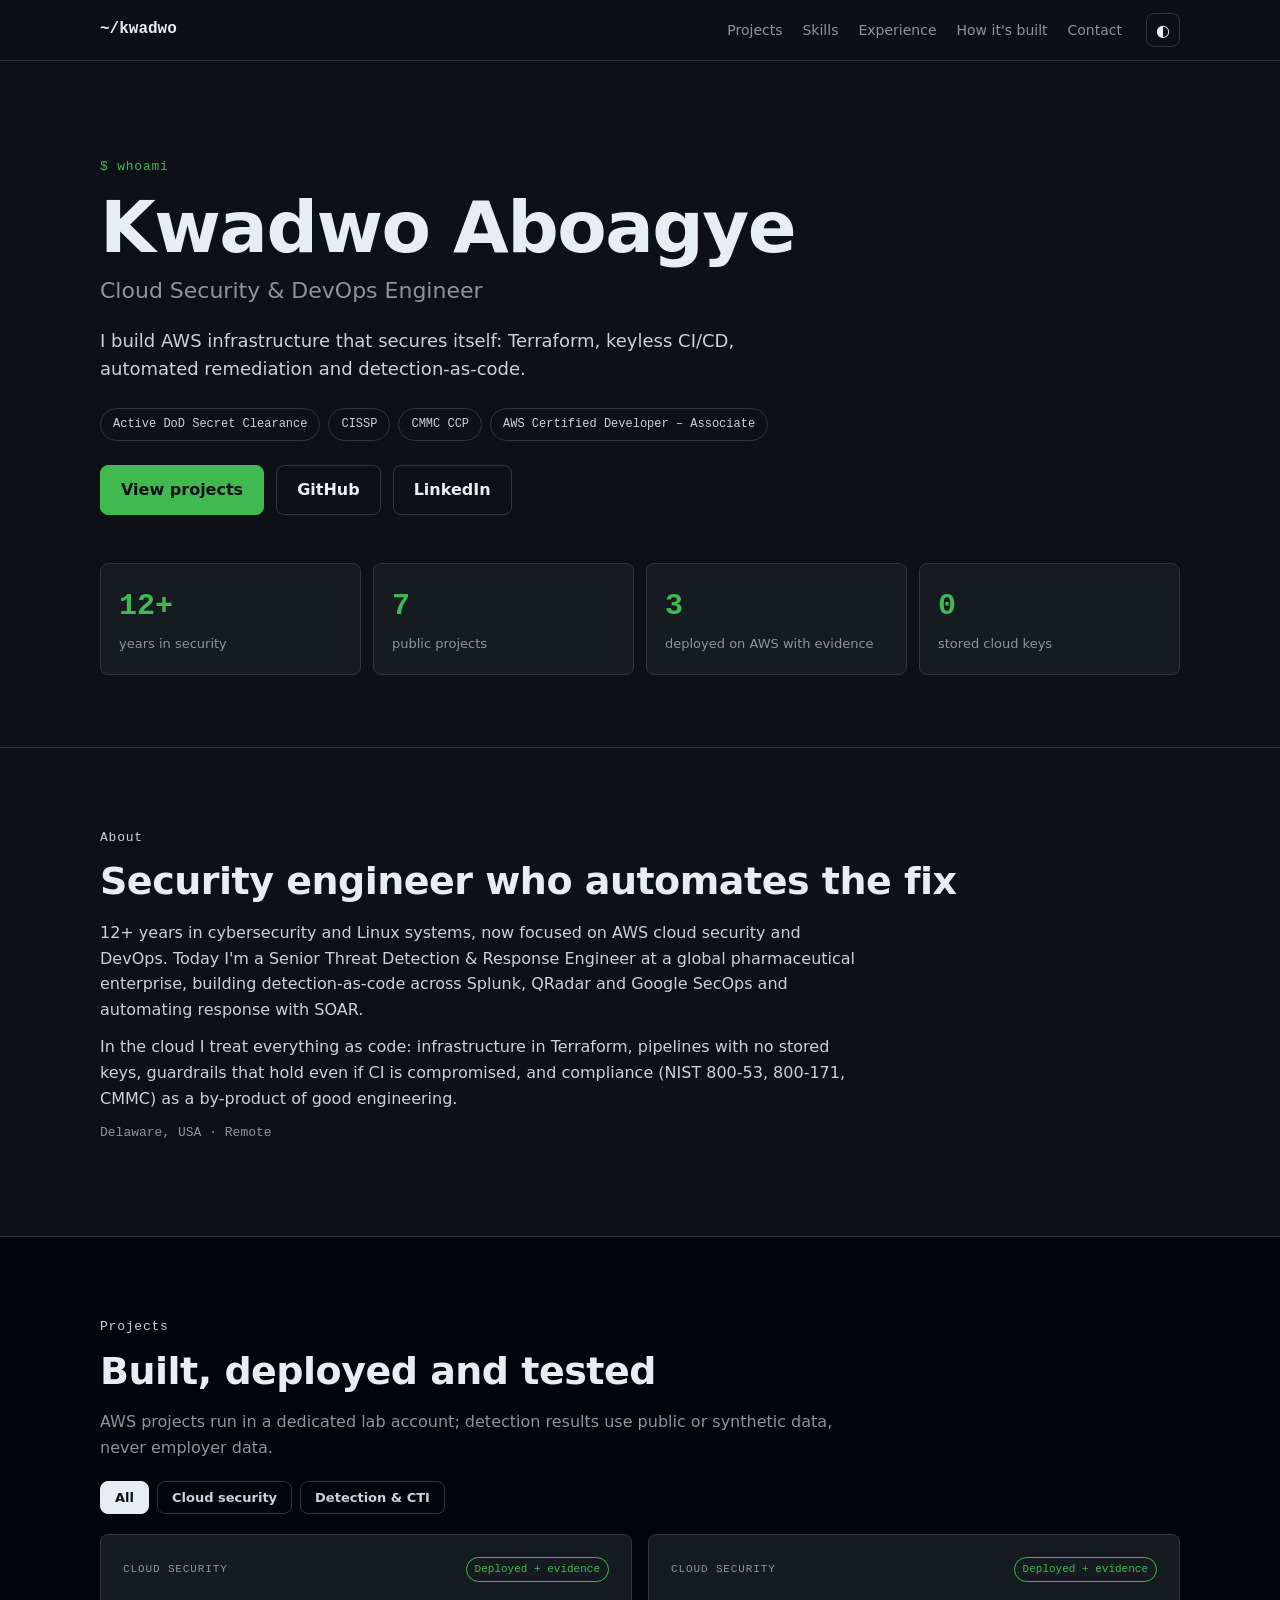
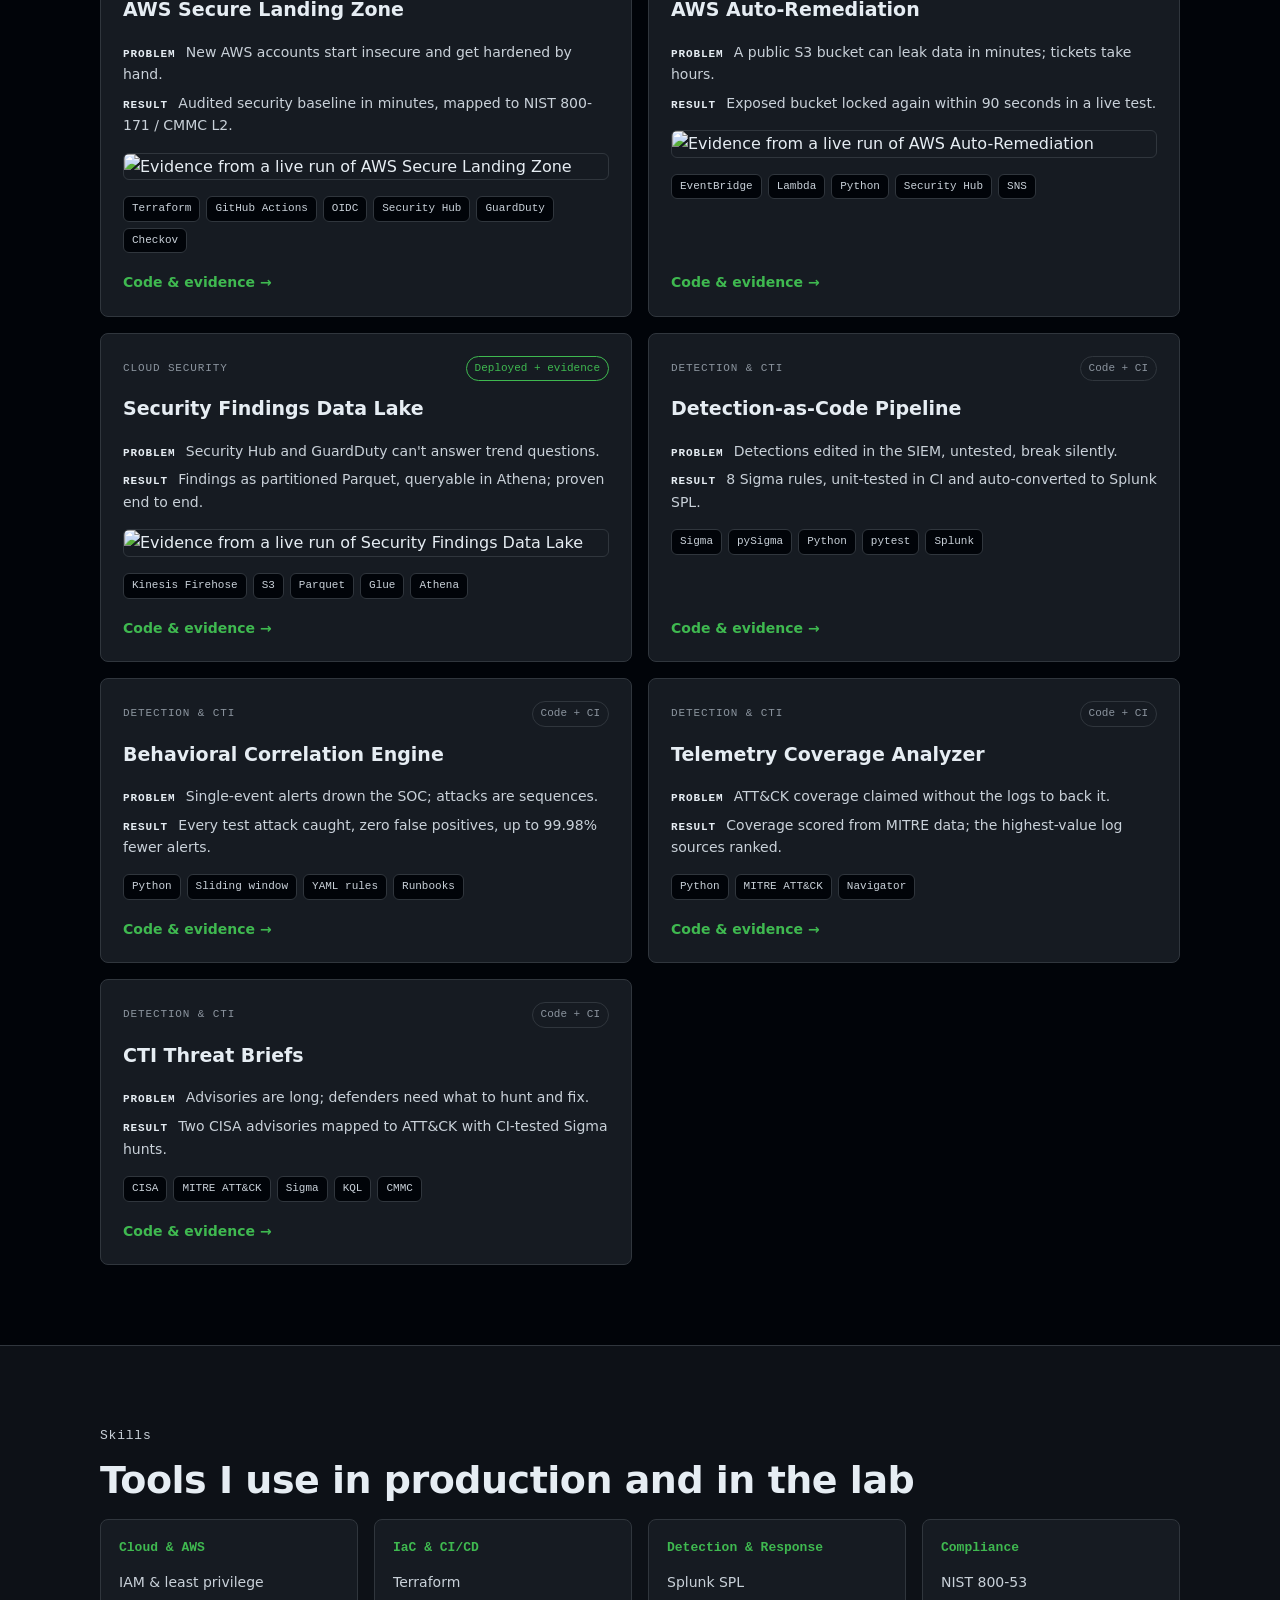
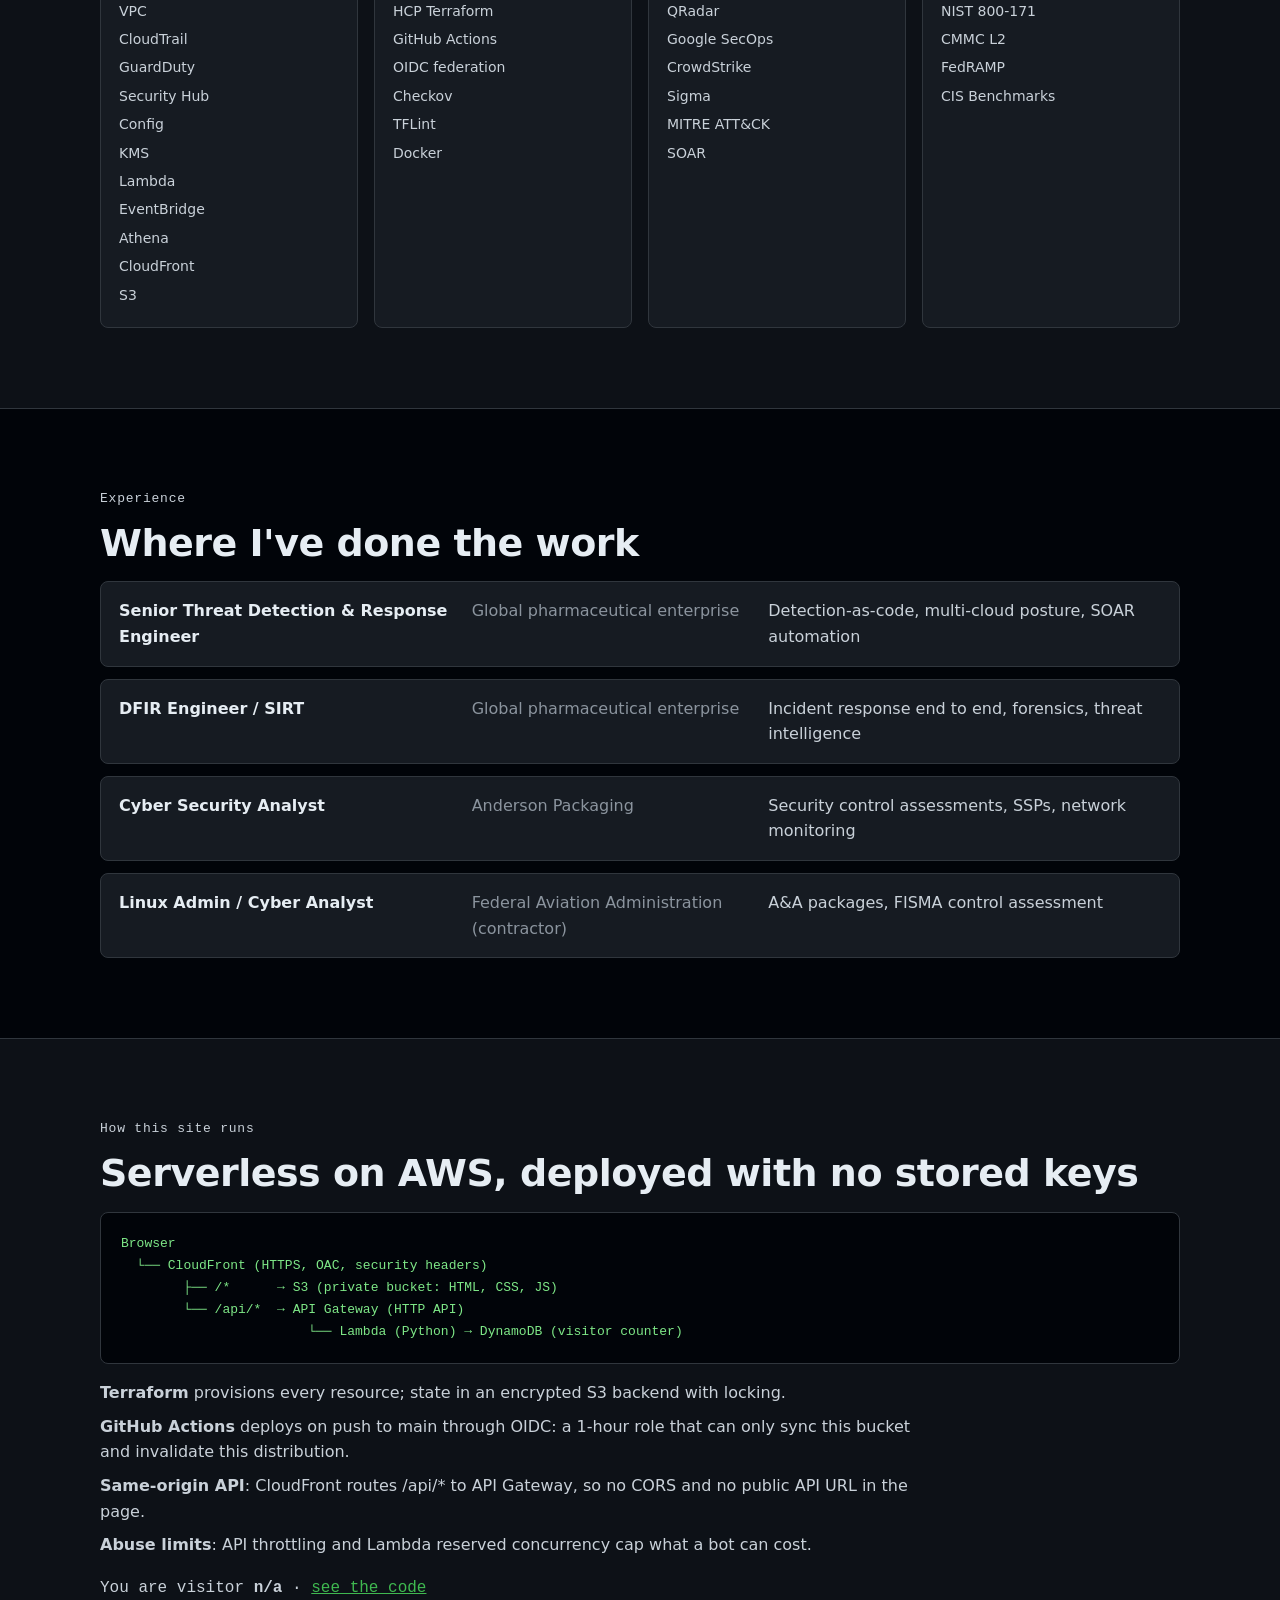
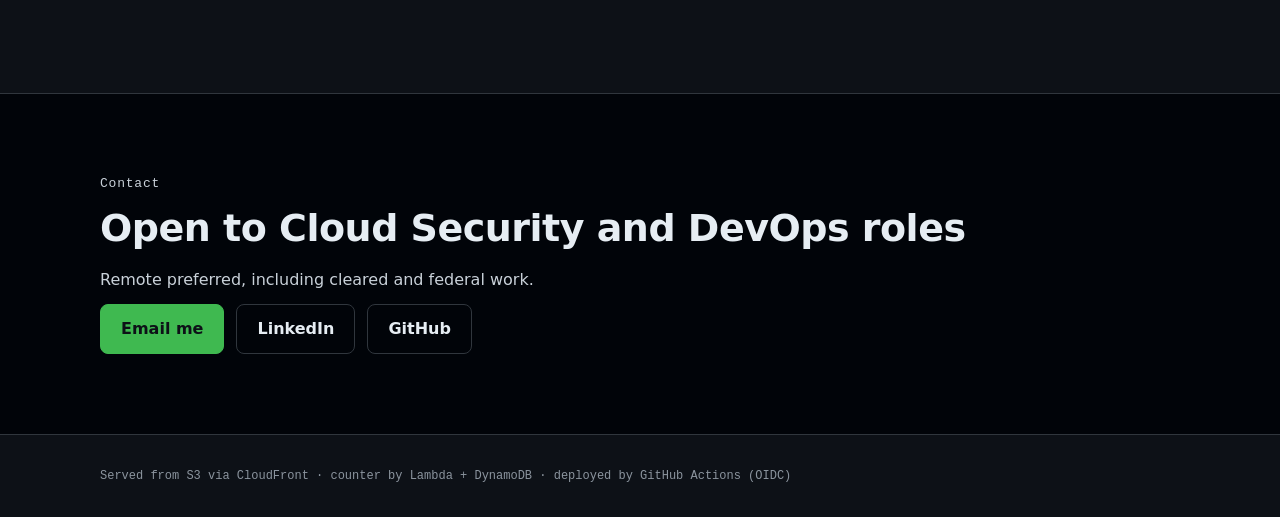
==== site/index.html @ f5b7a046 "Initial commit" ====
<!doctype html><html lang="en" data-theme="dark"><head>
<meta charset="utf-8"><meta name="viewport" content="width=device-width,initial-scale=1">
<title>Kwadwo Aboagye | DevOps Cloud Portfolio</title>
<meta name="description" content="I build AWS infrastructure that secures itself: Terraform, keyless CI/CD, automated remediation and detection-as-code.">
<link rel="icon" href="data:image/svg+xml,%3Csvg xmlns='http://www.w3.org/2000/svg' viewBox='0 0 32 32'%3E%3Crect width='32' height='32' rx='6' fill='%230d1117'/%3E%3Ctext x='16' y='22' font-size='16' text-anchor='middle' fill='%233fb950' font-family='monospace'%3EKA%3C/text%3E%3C/svg%3E">
<link rel="stylesheet" href="assets/site.css">
</head><body>
<header class="nav"><div class="wrap nav-in">
<a class="logo" href="#top">~/kwadwo</a>
<nav><a href="#projects">Projects</a><a href="#skills">Skills</a><a href="#experience">Experience</a><a href="#built">How it's built</a><a href="#contact">Contact</a></nav><button id="theme" aria-label="Toggle dark and light mode">◐</button>
</div></header>
<main id="top">
<section class="hero"><div class="wrap">
<p class="eyebrow">$ whoami</p>
<h1>Kwadwo Aboagye</h1>
<p class="role">Cloud Security &amp; DevOps Engineer</p>
<p class="lead">I build AWS infrastructure that secures itself: Terraform, keyless CI/CD, automated remediation and detection-as-code.</p>
<div class="creds"><span class="cred">Active DoD Secret Clearance</span><span class="cred">CISSP</span><span class="cred">CMMC CCP</span><span class="cred">AWS Certified Developer – Associate</span></div>
<div class="cta"><a class="btn" href="#projects">View projects</a><a class="btn ghost" href="https://github.com/mk7git-hub" target="_blank" rel="noopener">GitHub</a><a class="btn ghost" href="https://www.linkedin.com/in/kwadwo-tech/" target="_blank" rel="noopener">LinkedIn</a></div>
<div class="stats"><div class="stat"><b>12+</b><span>years in security</span></div><div class="stat"><b>7</b><span>public projects</span></div><div class="stat"><b>3</b><span>deployed on AWS with evidence</span></div><div class="stat"><b>0</b><span>stored cloud keys</span></div></div>
</div></section>
<section id="about" class="sec"><div class="wrap"><p class="eyebrow">About</p><h2>Security engineer who automates the fix</h2><p>12+ years in cybersecurity and Linux systems, now focused on AWS cloud security and DevOps. Today I&#x27;m a Senior Threat Detection &amp; Response Engineer at a global pharmaceutical enterprise, building detection-as-code across Splunk, QRadar and Google SecOps and automating response with SOAR.</p><p>In the cloud I treat everything as code: infrastructure in Terraform, pipelines with no stored keys, guardrails that hold even if CI is compromised, and compliance (NIST 800-53, 800-171, CMMC) as a by-product of good engineering.</p><p class="loc">Delaware, USA · Remote</p></div></section>
<section id="projects" class="sec alt"><div class="wrap">
<p class="eyebrow">Projects</p><h2>Built, deployed and tested</h2>
<p class="sub">AWS projects run in a dedicated lab account; detection results use public or synthetic data, never employer data.</p>
<div class="filter" role="group" aria-label="Filter projects"><button class="on" data-f="all">All</button><button data-f="cloud">Cloud security</button><button data-f="detect">Detection &amp; CTI</button></div>
<div class="grid">
<article class="card" data-cat="cloud">
  <div class="card-top"><span class="cat">Cloud security</span><span class="badge live">Deployed + evidence</span></div>
  <h3>AWS Secure Landing Zone</h3>
  <p><b>Problem</b> New AWS accounts start insecure and get hardened by hand.</p>
  <p><b>Result</b> Audited security baseline in minutes, mapped to NIST 800-171 / CMMC L2.</p>
  <img loading="lazy" src="https://raw.githubusercontent.com/mk7git-hub/aws-secure-landing-zone/main/docs/img/pipeline.png" alt="Evidence from a live run of AWS Secure Landing Zone">
  <div class="tags"><span class="tag">Terraform</span><span class="tag">GitHub Actions</span><span class="tag">OIDC</span><span class="tag">Security Hub</span><span class="tag">GuardDuty</span><span class="tag">Checkov</span></div>
  <a class="more" href="https://github.com/mk7git-hub/aws-secure-landing-zone" target="_blank" rel="noopener">Code &amp; evidence &rarr;</a>
</article>
<article class="card" data-cat="cloud">
  <div class="card-top"><span class="cat">Cloud security</span><span class="badge live">Deployed + evidence</span></div>
  <h3>AWS Auto-Remediation</h3>
  <p><b>Problem</b> A public S3 bucket can leak data in minutes; tickets take hours.</p>
  <p><b>Result</b> Exposed bucket locked again within 90 seconds in a live test.</p>
  <img loading="lazy" src="https://raw.githubusercontent.com/mk7git-hub/aws-auto-remediation/main/docs/img/demo.png" alt="Evidence from a live run of AWS Auto-Remediation">
  <div class="tags"><span class="tag">EventBridge</span><span class="tag">Lambda</span><span class="tag">Python</span><span class="tag">Security Hub</span><span class="tag">SNS</span></div>
  <a class="more" href="https://github.com/mk7git-hub/aws-auto-remediation" target="_blank" rel="noopener">Code &amp; evidence &rarr;</a>
</article>
<article class="card" data-cat="cloud">
  <div class="card-top"><span class="cat">Cloud security</span><span class="badge live">Deployed + evidence</span></div>
  <h3>Security Findings Data Lake</h3>
  <p><b>Problem</b> Security Hub and GuardDuty can&#x27;t answer trend questions.</p>
  <p><b>Result</b> Findings as partitioned Parquet, queryable in Athena; proven end to end.</p>
  <img loading="lazy" src="https://raw.githubusercontent.com/mk7git-hub/security-findings-data-lake/main/docs/img/athena.png" alt="Evidence from a live run of Security Findings Data Lake">
  <div class="tags"><span class="tag">Kinesis Firehose</span><span class="tag">S3</span><span class="tag">Parquet</span><span class="tag">Glue</span><span class="tag">Athena</span></div>
  <a class="more" href="https://github.com/mk7git-hub/security-findings-data-lake" target="_blank" rel="noopener">Code &amp; evidence &rarr;</a>
</article>
<article class="card" data-cat="detect">
  <div class="card-top"><span class="cat">Detection & CTI</span><span class="badge">Code + CI</span></div>
  <h3>Detection-as-Code Pipeline</h3>
  <p><b>Problem</b> Detections edited in the SIEM, untested, break silently.</p>
  <p><b>Result</b> 8 Sigma rules, unit-tested in CI and auto-converted to Splunk SPL.</p>
  
  <div class="tags"><span class="tag">Sigma</span><span class="tag">pySigma</span><span class="tag">Python</span><span class="tag">pytest</span><span class="tag">Splunk</span></div>
  <a class="more" href="https://github.com/mk7git-hub/detection-as-code-pipeline" target="_blank" rel="noopener">Code &amp; evidence &rarr;</a>
</article>
<article class="card" data-cat="detect">
  <div class="card-top"><span class="cat">Detection & CTI</span><span class="badge">Code + CI</span></div>
  <h3>Behavioral Correlation Engine</h3>
  <p><b>Problem</b> Single-event alerts drown the SOC; attacks are sequences.</p>
  <p><b>Result</b> Every test attack caught, zero false positives, up to 99.98% fewer alerts.</p>
  
  <div class="tags"><span class="tag">Python</span><span class="tag">Sliding window</span><span class="tag">YAML rules</span><span class="tag">Runbooks</span></div>
  <a class="more" href="https://github.com/mk7git-hub/behavioral-correlation-engine" target="_blank" rel="noopener">Code &amp; evidence &rarr;</a>
</article>
<article class="card" data-cat="detect">
  <div class="card-top"><span class="cat">Detection & CTI</span><span class="badge">Code + CI</span></div>
  <h3>Telemetry Coverage Analyzer</h3>
  <p><b>Problem</b> ATT&amp;CK coverage claimed without the logs to back it.</p>
  <p><b>Result</b> Coverage scored from MITRE data; the highest-value log sources ranked.</p>
  
  <div class="tags"><span class="tag">Python</span><span class="tag">MITRE ATT&amp;CK</span><span class="tag">Navigator</span></div>
  <a class="more" href="https://github.com/mk7git-hub/telemetry-coverage-analyzer" target="_blank" rel="noopener">Code &amp; evidence &rarr;</a>
</article>
<article class="card" data-cat="detect">
  <div class="card-top"><span class="cat">Detection & CTI</span><span class="badge">Code + CI</span></div>
  <h3>CTI Threat Briefs</h3>
  <p><b>Problem</b> Advisories are long; defenders need what to hunt and fix.</p>
  <p><b>Result</b> Two CISA advisories mapped to ATT&amp;CK with CI-tested Sigma hunts.</p>
  
  <div class="tags"><span class="tag">CISA</span><span class="tag">MITRE ATT&amp;CK</span><span class="tag">Sigma</span><span class="tag">KQL</span><span class="tag">CMMC</span></div>
  <a class="more" href="https://github.com/mk7git-hub/cti-threat-briefs" target="_blank" rel="noopener">Code &amp; evidence &rarr;</a>
</article>
</div></div></section>
<section id="skills" class="sec"><div class="wrap"><p class="eyebrow">Skills</p><h2>Tools I use in production and in the lab</h2><div class="skills"><div class="skill"><h4>Cloud &amp; AWS</h4><ul><li>IAM &amp; least privilege</li><li>VPC</li><li>CloudTrail</li><li>GuardDuty</li><li>Security Hub</li><li>Config</li><li>KMS</li><li>Lambda</li><li>EventBridge</li><li>Athena</li><li>CloudFront</li><li>S3</li></ul></div><div class="skill"><h4>IaC &amp; CI/CD</h4><ul><li>Terraform</li><li>HCP Terraform</li><li>GitHub Actions</li><li>OIDC federation</li><li>Checkov</li><li>TFLint</li><li>Docker</li></ul></div><div class="skill"><h4>Detection &amp; Response</h4><ul><li>Splunk SPL</li><li>QRadar</li><li>Google SecOps</li><li>CrowdStrike</li><li>Sigma</li><li>MITRE ATT&amp;CK</li><li>SOAR</li></ul></div><div class="skill"><h4>Compliance</h4><ul><li>NIST 800-53</li><li>NIST 800-171</li><li>CMMC L2</li><li>FedRAMP</li><li>CIS Benchmarks</li></ul></div></div></div></section>
<section id="experience" class="sec alt"><div class="wrap"><p class="eyebrow">Experience</p><h2>Where I've done the work</h2><ul class="exp"><li><b>Senior Threat Detection &amp; Response Engineer</b><span>Global pharmaceutical enterprise</span><em>Detection-as-code, multi-cloud posture, SOAR automation</em></li><li><b>DFIR Engineer / SIRT</b><span>Global pharmaceutical enterprise</span><em>Incident response end to end, forensics, threat intelligence</em></li><li><b>Cyber Security Analyst</b><span>Anderson Packaging</span><em>Security control assessments, SSPs, network monitoring</em></li><li><b>Linux Admin / Cyber Analyst</b><span>Federal Aviation Administration (contractor)</span><em>A&amp;A packages, FISMA control assessment</em></li></ul></div></section>
<section id="built" class="sec"><div class="wrap">
<p class="eyebrow">How this site runs</p><h2>Serverless on AWS, deployed with no stored keys</h2>
<pre class="arch">Browser
  └── CloudFront (HTTPS, OAC, security headers)
        ├── /*      → S3 (private bucket: HTML, CSS, JS)
        └── /api/*  → API Gateway (HTTP API)
                        └── Lambda (Python) → DynamoDB (visitor counter)</pre>
<ul class="facts">
<li><b>Terraform</b> provisions every resource; state in an encrypted S3 backend with locking.</li>
<li><b>GitHub Actions</b> deploys on push to main through OIDC: a 1-hour role that can only sync this bucket and invalidate this distribution.</li>
<li><b>Same-origin API</b>: CloudFront routes /api/* to API Gateway, so no CORS and no public API URL in the page.</li>
<li><b>Abuse limits</b>: API throttling and Lambda reserved concurrency cap what a bot can cost.</li>
</ul>
<p class="counter">You are visitor <b id="visits">…</b> · <a href="https://github.com/mk7git-hub/devops-cloud-portfolio" target="_blank" rel="noopener">see the code</a></p>
</div></section>
<section id="contact" class="sec alt"><div class="wrap"><p class="eyebrow">Contact</p><h2>Open to Cloud Security and DevOps roles</h2>
<p>Remote preferred, including cleared and federal work.</p>
<div class="cta"><a class="btn" href="mailto:kwadwo.kaboagye@gmail.com">Email me</a><a class="btn ghost" href="https://www.linkedin.com/in/kwadwo-tech/" target="_blank" rel="noopener">LinkedIn</a><a class="btn ghost" href="https://github.com/mk7git-hub" target="_blank" rel="noopener">GitHub</a></div>
</div></section>
</main>
<footer class="foot"><div class="wrap">Served from S3 via CloudFront · counter by Lambda + DynamoDB · deployed by GitHub Actions (OIDC)</div></footer>
<script src="assets/app.js"></script>
</body></html>
---- site/assets/site.css ----
*{box-sizing:border-box;margin:0;padding:0}
html{scroll-behavior:smooth}
body{background:var(--bg);color:var(--text);font-family:var(--font);line-height:1.6;-webkit-font-smoothing:antialiased}
a{color:var(--accent)}
.wrap{max-width:1120px;margin:0 auto;padding:0 20px}
.nav{position:sticky;top:0;z-index:10;background:var(--nav);backdrop-filter:blur(10px);border-bottom:1px solid var(--line)}
.nav-in{display:flex;align-items:center;gap:24px;height:60px}
.logo{font-family:var(--mono);font-weight:700;color:var(--text);text-decoration:none}
.nav nav{display:flex;gap:20px;margin-left:auto}
.nav nav a{color:var(--muted);text-decoration:none;font-size:14px}
.nav nav a:hover{color:var(--text)}
#theme{background:none;border:1px solid var(--line);color:var(--text);border-radius:8px;width:34px;height:34px;cursor:pointer;font-size:16px}
.hero{padding:96px 0 72px}
.eyebrow{font-family:var(--mono);font-size:13px;color:var(--accent);letter-spacing:.06em;margin-bottom:12px}
h1{font-size:clamp(40px,7vw,72px);line-height:1.05;letter-spacing:-1.5px}
h2{font-size:clamp(26px,4vw,38px);line-height:1.15;letter-spacing:-.5px;margin-bottom:16px}
h3{font-size:19px;margin:6px 0 10px}
.role{font-size:22px;color:var(--muted);margin:8px 0 18px}
.lead{font-size:18px;max-width:680px;color:var(--text2)}
.creds{display:flex;flex-wrap:wrap;gap:8px;margin:24px 0}
.cred{font-family:var(--mono);font-size:12px;padding:6px 12px;border:1px solid var(--line);border-radius:999px;color:var(--text2)}
.cta{display:flex;flex-wrap:wrap;gap:12px;margin-top:8px}
.btn{display:inline-block;padding:11px 20px;border-radius:var(--radius);background:var(--accent);color:var(--on-accent);font-weight:600;text-decoration:none;border:1px solid var(--accent)}
.btn.ghost{background:transparent;color:var(--text);border-color:var(--line)}
.stats{display:grid;grid-template-columns:repeat(4,1fr);gap:12px;margin-top:48px}
.stat{border:1px solid var(--line);border-radius:var(--radius);padding:18px;background:var(--card)}
.stat b{display:block;font-size:30px;font-family:var(--mono);color:var(--accent)}
.stat span{font-size:13px;color:var(--muted)}
.sec{padding:80px 0;border-top:1px solid var(--line)}
.sec.alt{background:var(--bg2)}
.sec p{max-width:760px;margin-bottom:12px;color:var(--text2)}
.sub{color:var(--muted)!important}
.loc{color:var(--muted)!important;font-family:var(--mono);font-size:13px}
.filter{display:flex;flex-wrap:wrap;gap:8px;margin:20px 0}
.filter button{font:600 13px var(--font);padding:8px 14px;border-radius:var(--radius);border:1px solid var(--line);background:transparent;color:var(--text2);cursor:pointer}
.filter button.on{background:var(--text);color:var(--bg);border-color:var(--text)}
.grid{display:grid;grid-template-columns:repeat(2,minmax(0,1fr));gap:16px}
.card{background:var(--card);border:1px solid var(--line);border-radius:var(--radius);padding:22px;display:flex;flex-direction:column;gap:6px;min-width:0}
.card[hidden]{display:none}
.card:hover{border-color:var(--accent)}
.card p{font-size:14px;margin:0}
.card p b{font-family:var(--mono);font-size:11px;letter-spacing:.08em;text-transform:uppercase;color:var(--text);margin-right:6px}
.card img{width:100%;height:auto;border-radius:6px;border:1px solid var(--line);margin-top:10px}
.card-top{display:flex;justify-content:space-between;gap:8px;align-items:center}
.cat{font-family:var(--mono);font-size:11px;color:var(--muted);text-transform:uppercase;letter-spacing:.08em}
.badge{font-family:var(--mono);font-size:11px;padding:3px 8px;border-radius:999px;border:1px solid var(--line);color:var(--muted)}
.badge.live{color:var(--ok);border-color:var(--ok)}
.tags{display:flex;flex-wrap:wrap;gap:6px;margin-top:10px}
.tag{font-family:var(--mono);font-size:11px;padding:3px 8px;border-radius:6px;background:var(--bg2);color:var(--text2);border:1px solid var(--line)}
.more{margin-top:auto;padding-top:12px;font-weight:600;font-size:14px;text-decoration:none}
.skills{display:grid;grid-template-columns:repeat(4,minmax(0,1fr));gap:16px}
.skill{border:1px solid var(--line);border-radius:var(--radius);padding:18px;background:var(--card)}
.skill h4{font-family:var(--mono);font-size:13px;color:var(--accent);margin-bottom:10px}
.skill ul{list-style:none}.skill li{font-size:14px;padding:3px 0;color:var(--text2)}
.exp{list-style:none;display:grid;gap:12px}
.exp li{display:grid;grid-template-columns:1.2fr 1fr 1.4fr;gap:16px;padding:16px 18px;border:1px solid var(--line);border-radius:var(--radius);background:var(--card)}
.exp span{color:var(--muted)}.exp em{font-style:normal;color:var(--text2)}
.arch{font-family:var(--mono);font-size:13px;line-height:1.7;background:var(--code);color:var(--codetext);border:1px solid var(--line);border-radius:var(--radius);padding:20px;overflow-x:auto;margin:16px 0}
.facts{list-style:none;display:grid;gap:8px;max-width:820px}.facts li{color:var(--text2)}
.counter{font-family:var(--mono);margin-top:18px}
.cost{border-collapse:collapse;width:100%;max-width:560px;margin:8px 0 12px;font-size:14px}
.cost th,.cost td{text-align:left;padding:8px 12px;border-bottom:1px solid var(--line)}
.cost th{font-family:var(--mono);font-size:12px;color:var(--muted)}
.note{font-size:13px;color:var(--muted)!important}
.foot{padding:32px 0;border-top:1px solid var(--line);font-family:var(--mono);font-size:12px;color:var(--muted)}
@media(max-width:820px){.nav nav{display:none}#theme{margin-left:auto}.grid,.skills{grid-template-columns:1fr}.stats{grid-template-columns:1fr 1fr}.exp li{grid-template-columns:1fr;gap:4px}.hero{padding:64px 0 48px}}
:root,[data-theme="dark"]{--bg:#0d1117;--bg2:#010409;--card:#161b22;--line:#30363d;--text:#e6edf3;--text2:#c9d1d9;--muted:#8b949e;--accent:#3fb950;--on-accent:#0d1117;--ok:#3fb950;--nav:rgba(13,17,23,.85);--code:#010409;--codetext:#7ee787;--radius:8px;--font:"Inter",system-ui,-apple-system,"Segoe UI",sans-serif;--mono:"JetBrains Mono",ui-monospace,"Cascadia Code",monospace}
[data-theme="light"]{--bg:#ffffff;--bg2:#f6f8fa;--card:#ffffff;--line:#d0d7de;--text:#1f2328;--text2:#424a53;--muted:#656d76;--accent:#1a7f37;--on-accent:#ffffff;--ok:#1a7f37;--nav:rgba(255,255,255,.85);--code:#f6f8fa;--codetext:#1a7f37}
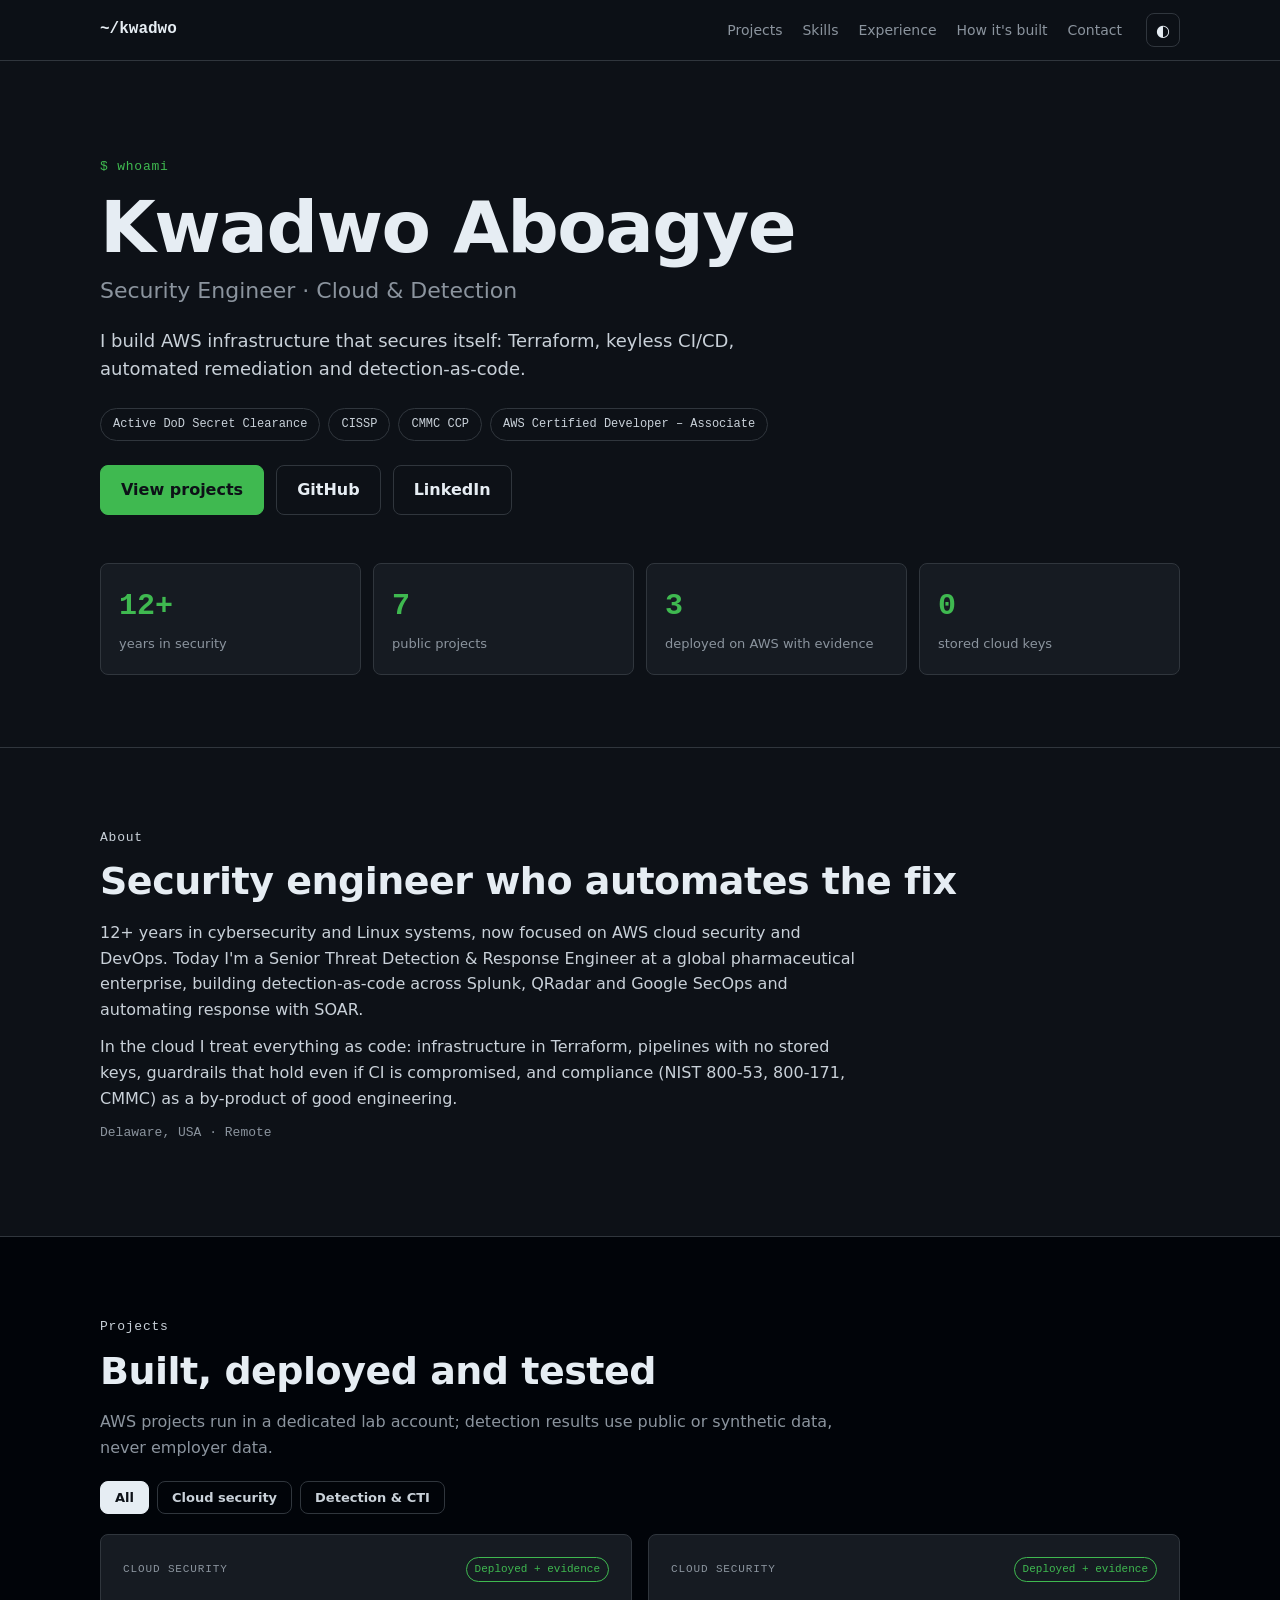
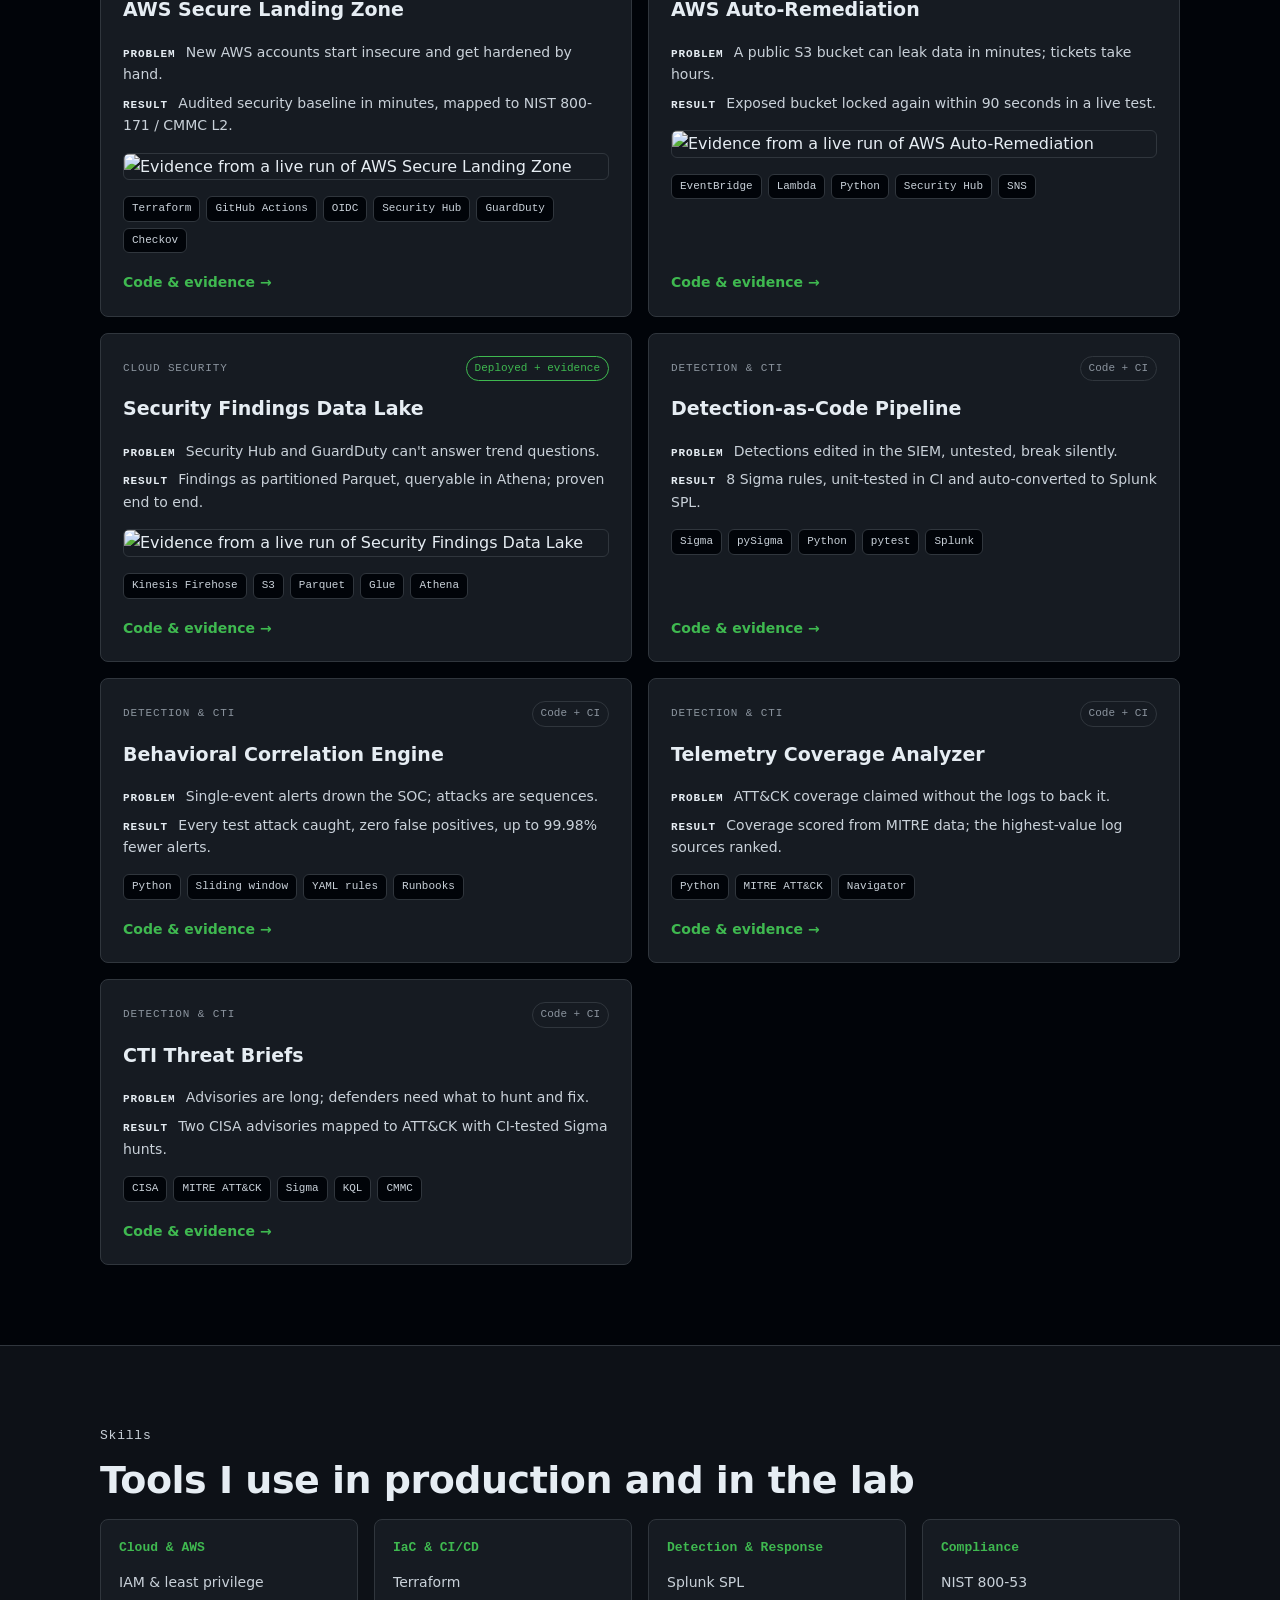
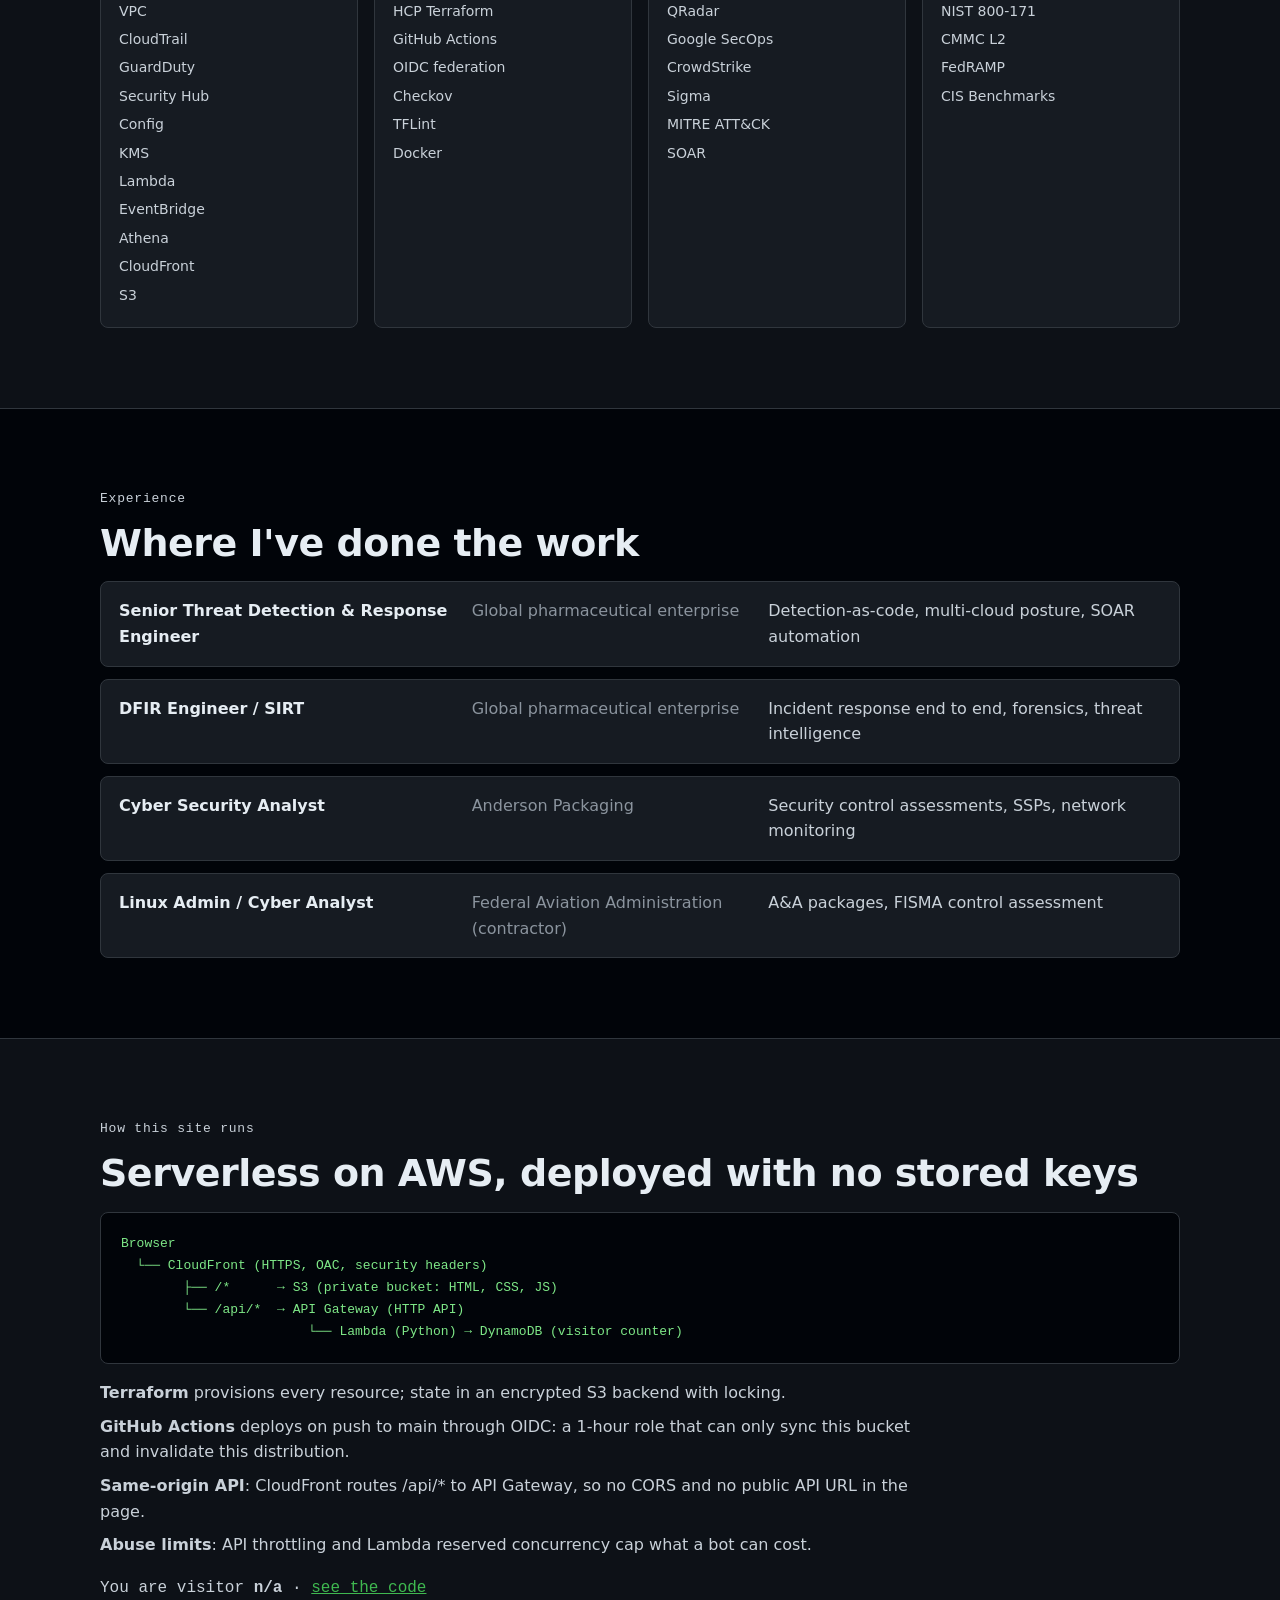
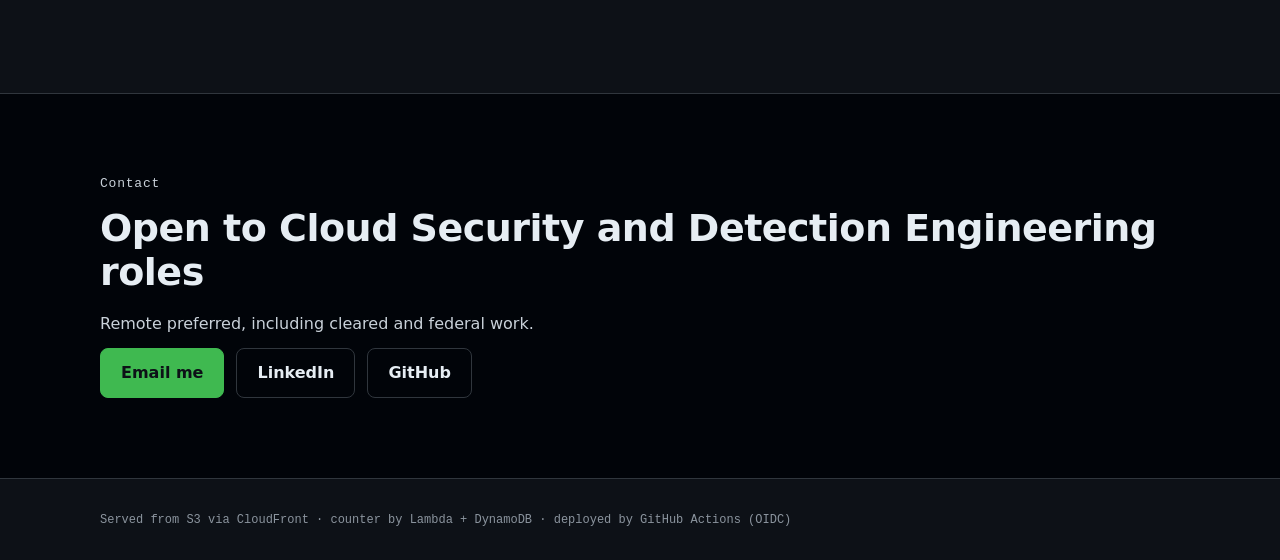
==== commit d5f888cd: "Title: Security Engineer · Cloud & Detection" ====
--- a/site/index.html
+++ b/site/index.html
@@ -13,7 +13,7 @@
 <section class="hero"><div class="wrap">
 <p class="eyebrow">$ whoami</p>
 <h1>Kwadwo Aboagye</h1>
-<p class="role">Cloud Security &amp; DevOps Engineer</p>
+<p class="role">Security Engineer · Cloud &amp; Detection</p>
 <p class="lead">I build AWS infrastructure that secures itself: Terraform, keyless CI/CD, automated remediation and detection-as-code.</p>
 <div class="creds"><span class="cred">Active DoD Secret Clearance</span><span class="cred">CISSP</span><span class="cred">CMMC CCP</span><span class="cred">AWS Certified Developer – Associate</span></div>
 <div class="cta"><a class="btn" href="#projects">View projects</a><a class="btn ghost" href="https://github.com/mk7git-hub" target="_blank" rel="noopener">GitHub</a><a class="btn ghost" href="https://www.linkedin.com/in/kwadwo-tech/" target="_blank" rel="noopener">LinkedIn</a></div>
@@ -106,7 +106,7 @@
 </ul>
 <p class="counter">You are visitor <b id="visits">…</b> · <a href="https://github.com/mk7git-hub/devops-cloud-portfolio" target="_blank" rel="noopener">see the code</a></p>
 </div></section>
-<section id="contact" class="sec alt"><div class="wrap"><p class="eyebrow">Contact</p><h2>Open to Cloud Security and DevOps roles</h2>
+<section id="contact" class="sec alt"><div class="wrap"><p class="eyebrow">Contact</p><h2>Open to Cloud Security and Detection Engineering roles</h2>
 <p>Remote preferred, including cleared and federal work.</p>
 <div class="cta"><a class="btn" href="mailto:kwadwo.kaboagye@gmail.com">Email me</a><a class="btn ghost" href="https://www.linkedin.com/in/kwadwo-tech/" target="_blank" rel="noopener">LinkedIn</a><a class="btn ghost" href="https://github.com/mk7git-hub" target="_blank" rel="noopener">GitHub</a></div>
 </div></section>
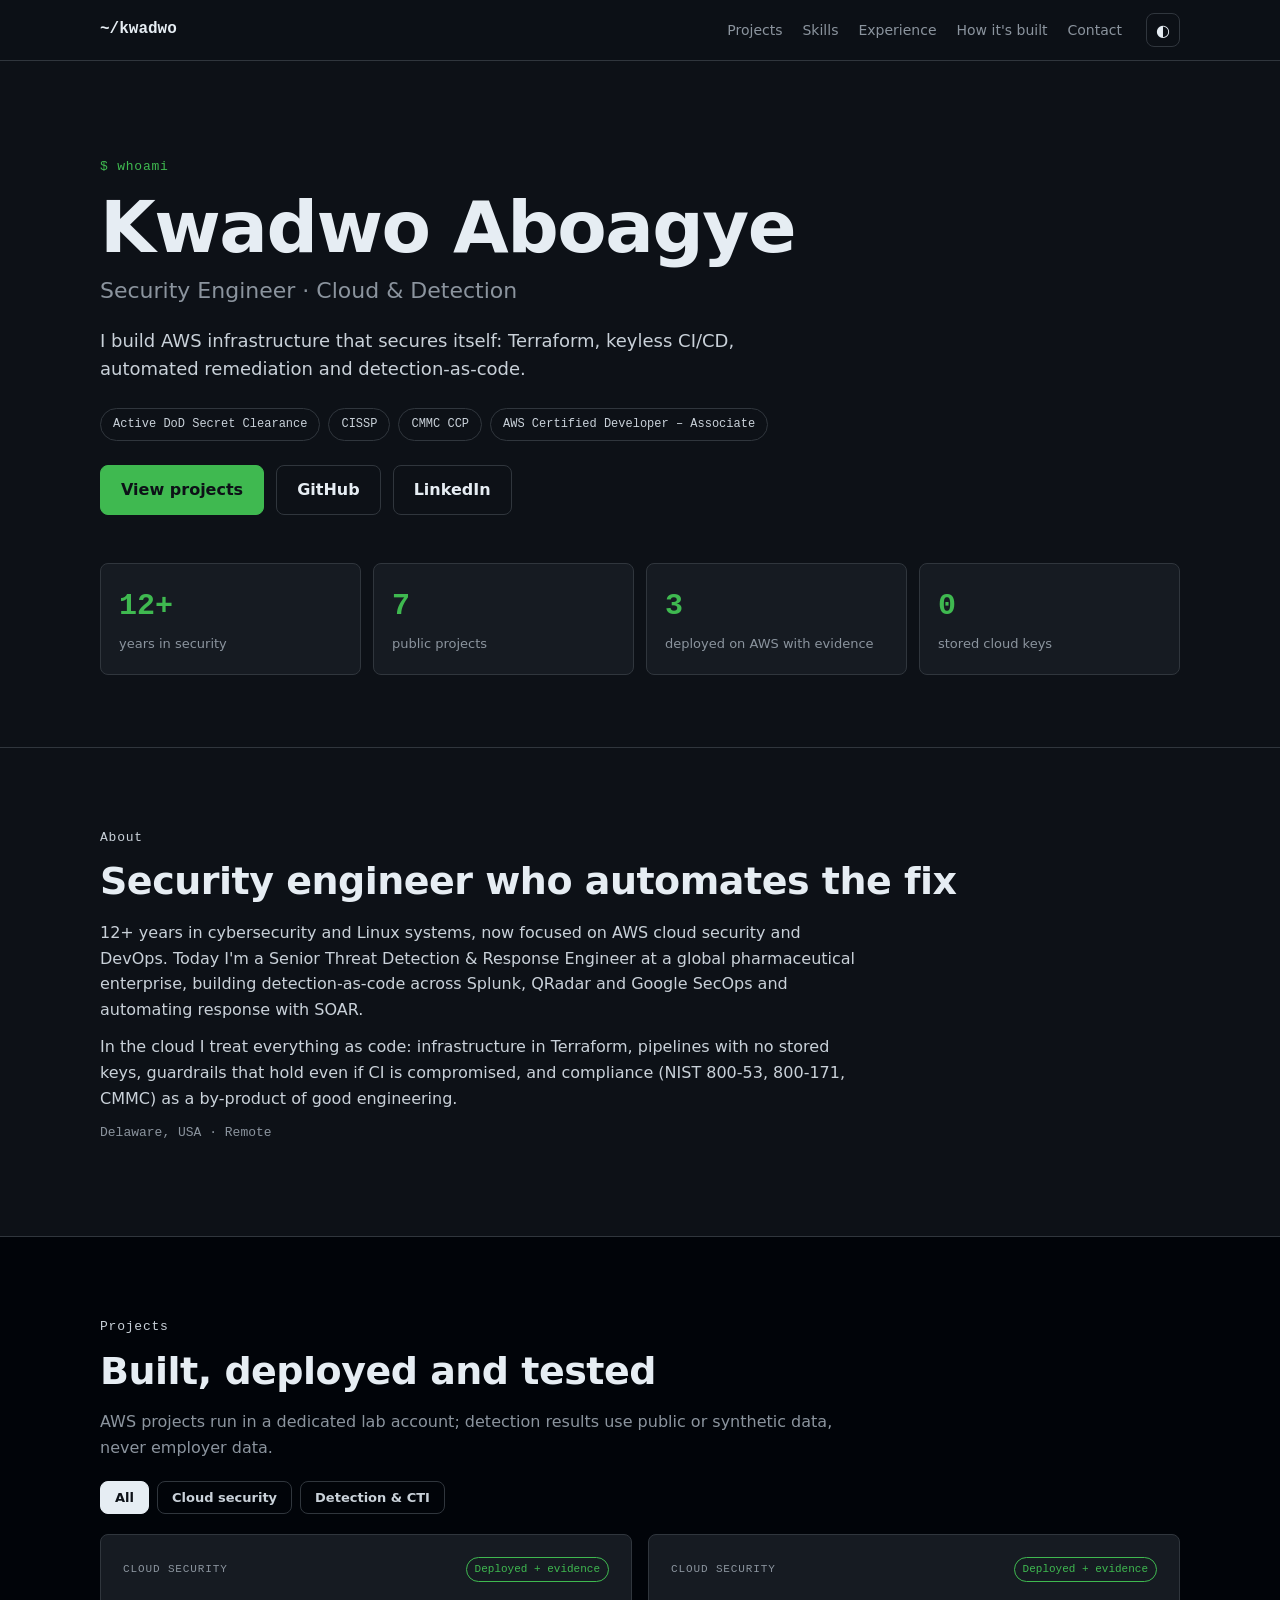
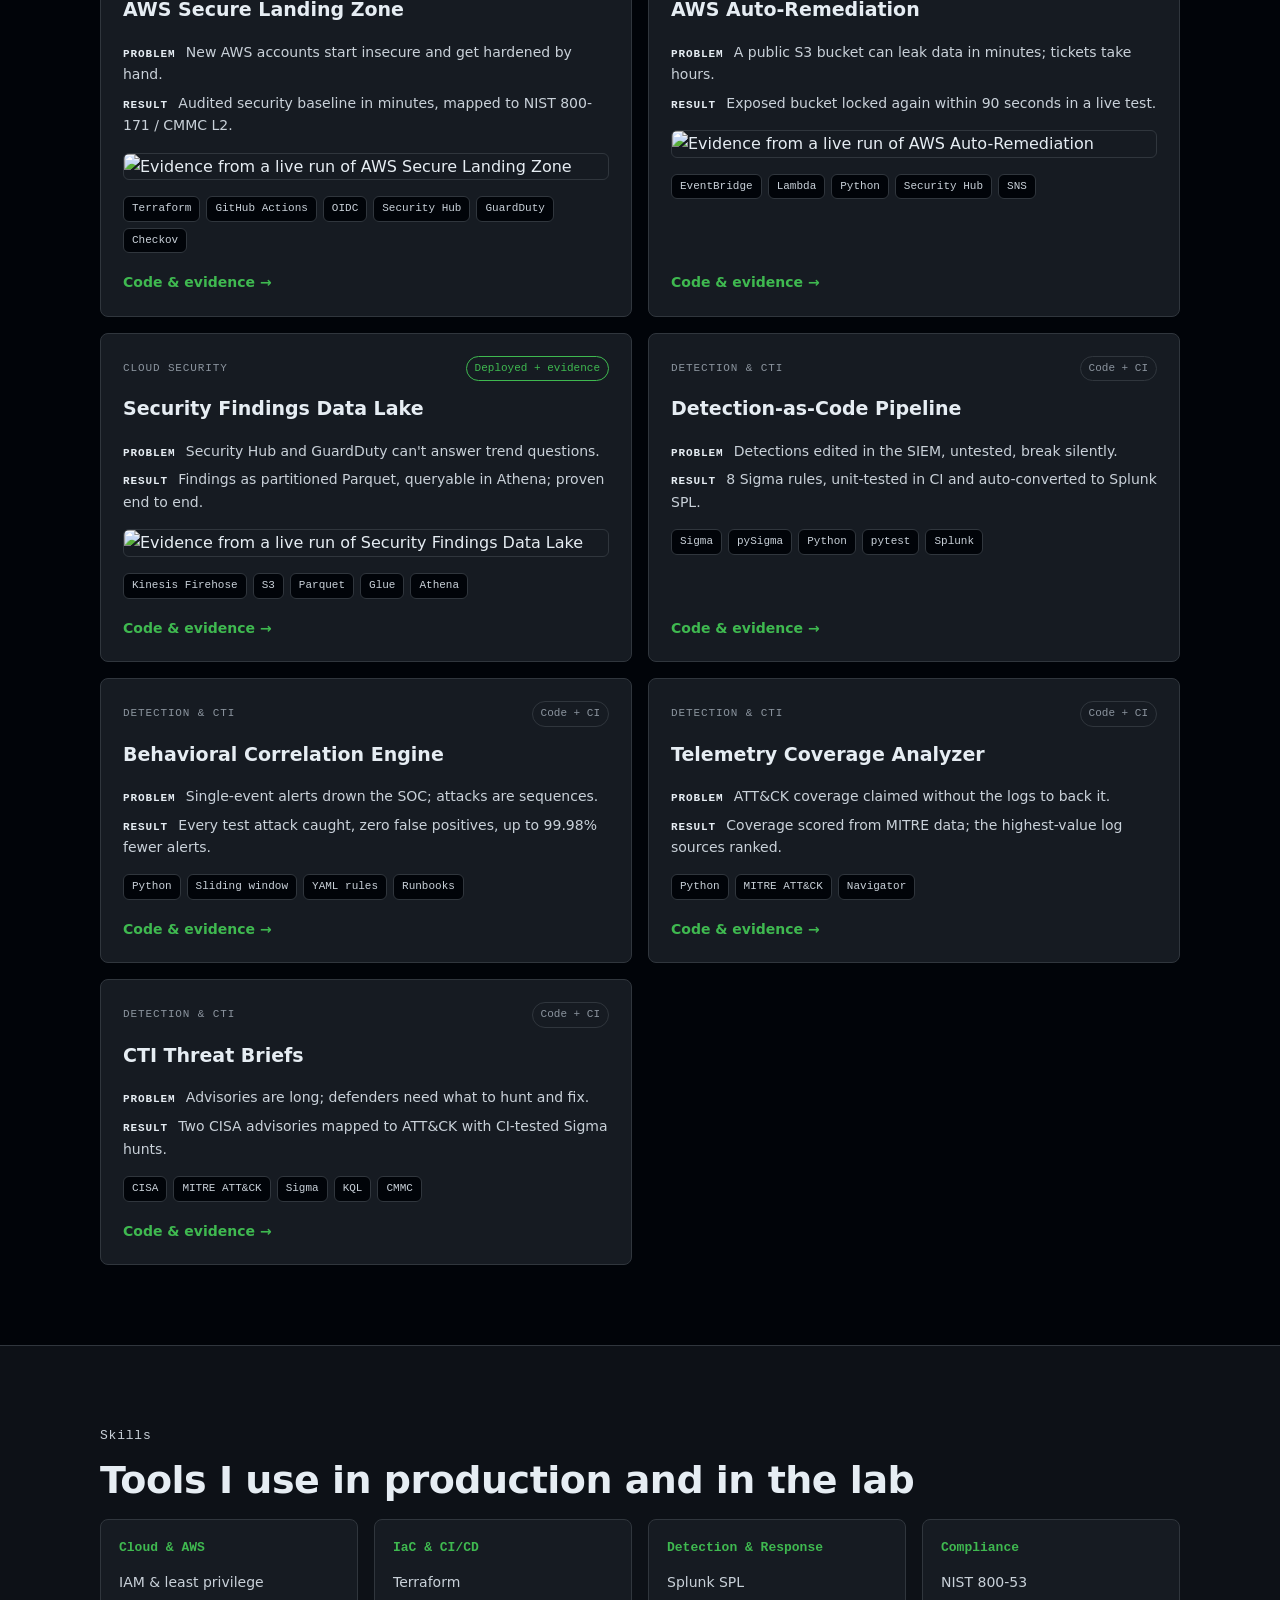
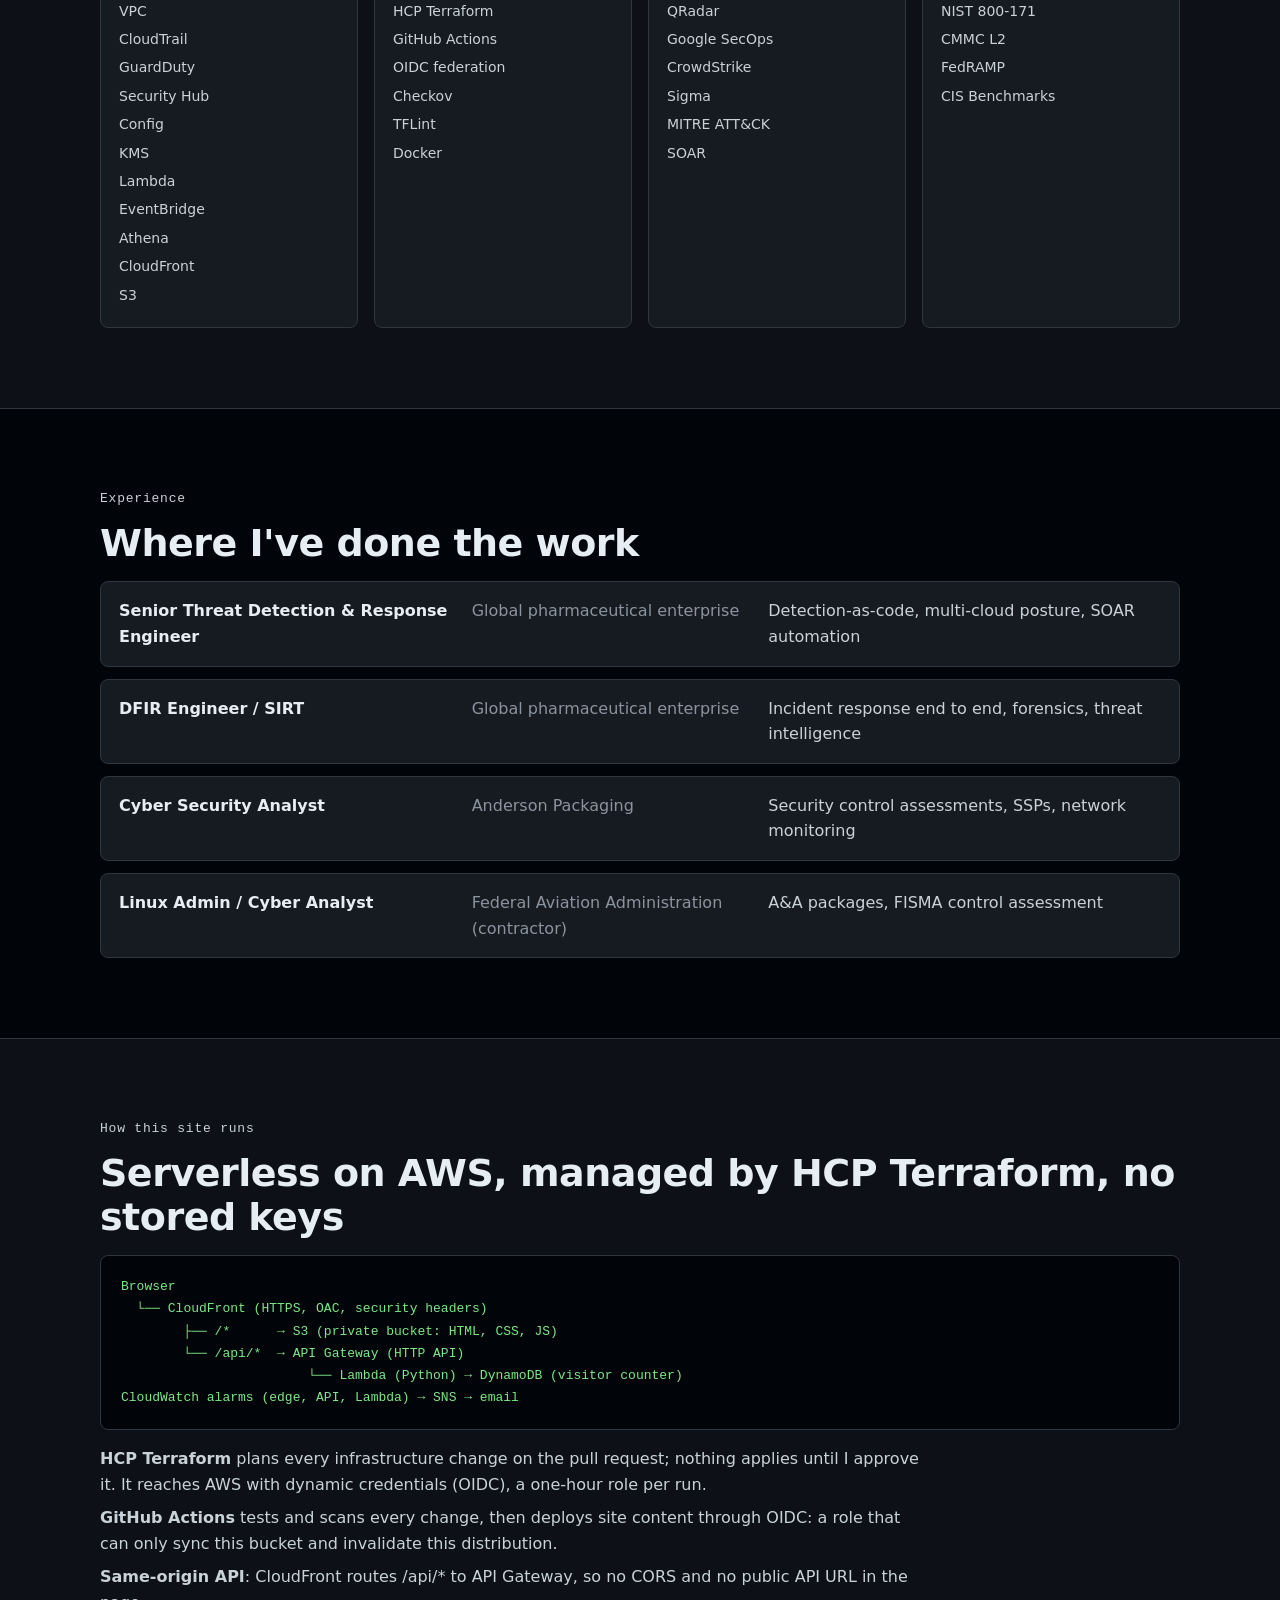
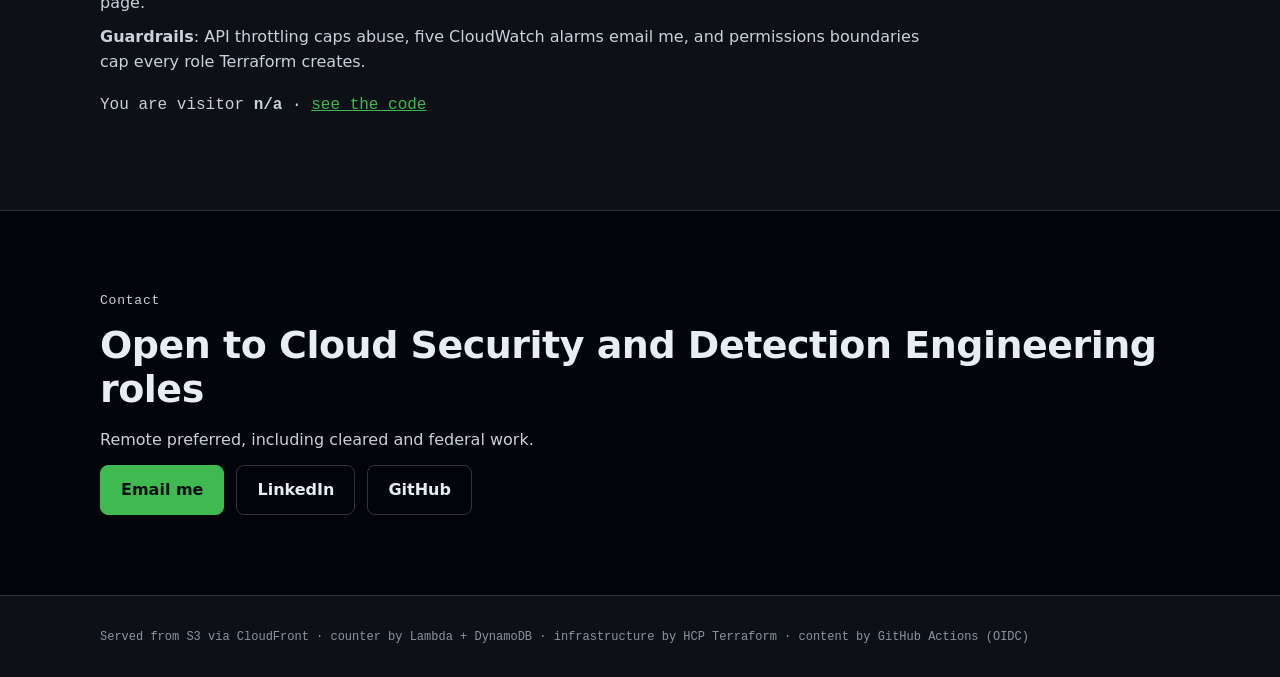
==== commit dca39927: "Merge HCP Terraform workflow and monitoring into the portfolio" ====
--- a/site/index.html
+++ b/site/index.html
@@ -92,17 +92,18 @@
 <section id="skills" class="sec"><div class="wrap"><p class="eyebrow">Skills</p><h2>Tools I use in production and in the lab</h2><div class="skills"><div class="skill"><h4>Cloud &amp; AWS</h4><ul><li>IAM &amp; least privilege</li><li>VPC</li><li>CloudTrail</li><li>GuardDuty</li><li>Security Hub</li><li>Config</li><li>KMS</li><li>Lambda</li><li>EventBridge</li><li>Athena</li><li>CloudFront</li><li>S3</li></ul></div><div class="skill"><h4>IaC &amp; CI/CD</h4><ul><li>Terraform</li><li>HCP Terraform</li><li>GitHub Actions</li><li>OIDC federation</li><li>Checkov</li><li>TFLint</li><li>Docker</li></ul></div><div class="skill"><h4>Detection &amp; Response</h4><ul><li>Splunk SPL</li><li>QRadar</li><li>Google SecOps</li><li>CrowdStrike</li><li>Sigma</li><li>MITRE ATT&amp;CK</li><li>SOAR</li></ul></div><div class="skill"><h4>Compliance</h4><ul><li>NIST 800-53</li><li>NIST 800-171</li><li>CMMC L2</li><li>FedRAMP</li><li>CIS Benchmarks</li></ul></div></div></div></section>
 <section id="experience" class="sec alt"><div class="wrap"><p class="eyebrow">Experience</p><h2>Where I've done the work</h2><ul class="exp"><li><b>Senior Threat Detection &amp; Response Engineer</b><span>Global pharmaceutical enterprise</span><em>Detection-as-code, multi-cloud posture, SOAR automation</em></li><li><b>DFIR Engineer / SIRT</b><span>Global pharmaceutical enterprise</span><em>Incident response end to end, forensics, threat intelligence</em></li><li><b>Cyber Security Analyst</b><span>Anderson Packaging</span><em>Security control assessments, SSPs, network monitoring</em></li><li><b>Linux Admin / Cyber Analyst</b><span>Federal Aviation Administration (contractor)</span><em>A&amp;A packages, FISMA control assessment</em></li></ul></div></section>
 <section id="built" class="sec"><div class="wrap">
-<p class="eyebrow">How this site runs</p><h2>Serverless on AWS, deployed with no stored keys</h2>
+<p class="eyebrow">How this site runs</p><h2>Serverless on AWS, managed by HCP Terraform, no stored keys</h2>
 <pre class="arch">Browser
   └── CloudFront (HTTPS, OAC, security headers)
         ├── /*      → S3 (private bucket: HTML, CSS, JS)
         └── /api/*  → API Gateway (HTTP API)
-                        └── Lambda (Python) → DynamoDB (visitor counter)</pre>
+                        └── Lambda (Python) → DynamoDB (visitor counter)
+CloudWatch alarms (edge, API, Lambda) → SNS → email</pre>
 <ul class="facts">
-<li><b>Terraform</b> provisions every resource; state in an encrypted S3 backend with locking.</li>
-<li><b>GitHub Actions</b> deploys on push to main through OIDC: a 1-hour role that can only sync this bucket and invalidate this distribution.</li>
+<li><b>HCP Terraform</b> plans every infrastructure change on the pull request; nothing applies until I approve it. It reaches AWS with dynamic credentials (OIDC), a one-hour role per run.</li>
+<li><b>GitHub Actions</b> tests and scans every change, then deploys site content through OIDC: a role that can only sync this bucket and invalidate this distribution.</li>
 <li><b>Same-origin API</b>: CloudFront routes /api/* to API Gateway, so no CORS and no public API URL in the page.</li>
-<li><b>Abuse limits</b>: API throttling and Lambda reserved concurrency cap what a bot can cost.</li>
+<li><b>Guardrails</b>: API throttling caps abuse, five CloudWatch alarms email me, and permissions boundaries cap every role Terraform creates.</li>
 </ul>
 <p class="counter">You are visitor <b id="visits">…</b> · <a href="https://github.com/mk7git-hub/devops-cloud-portfolio" target="_blank" rel="noopener">see the code</a></p>
 </div></section>
@@ -111,6 +112,6 @@
 <div class="cta"><a class="btn" href="mailto:kwadwo.kaboagye@gmail.com">Email me</a><a class="btn ghost" href="https://www.linkedin.com/in/kwadwo-tech/" target="_blank" rel="noopener">LinkedIn</a><a class="btn ghost" href="https://github.com/mk7git-hub" target="_blank" rel="noopener">GitHub</a></div>
 </div></section>
 </main>
-<footer class="foot"><div class="wrap">Served from S3 via CloudFront · counter by Lambda + DynamoDB · deployed by GitHub Actions (OIDC)</div></footer>
+<footer class="foot"><div class="wrap">Served from S3 via CloudFront · counter by Lambda + DynamoDB · infrastructure by HCP Terraform · content by GitHub Actions (OIDC)</div></footer>
 <script src="assets/app.js"></script>
 </body></html>
